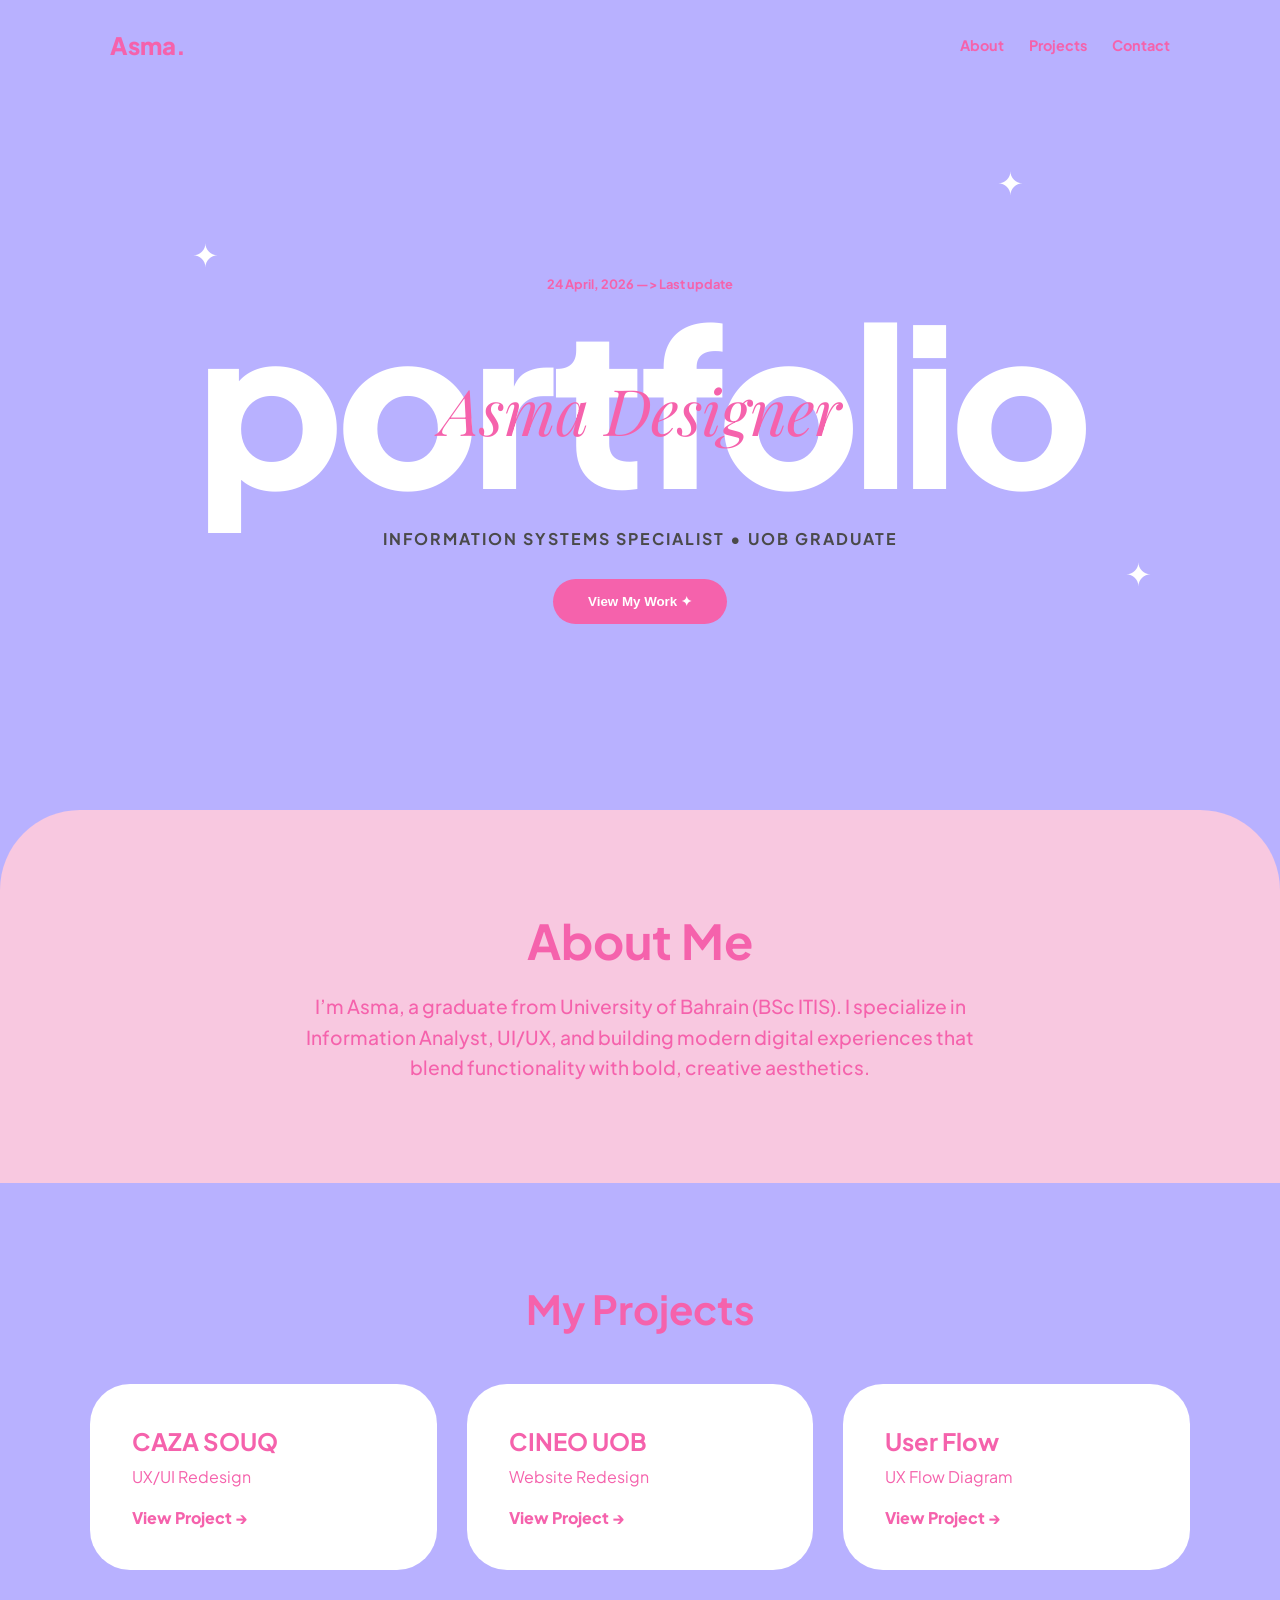
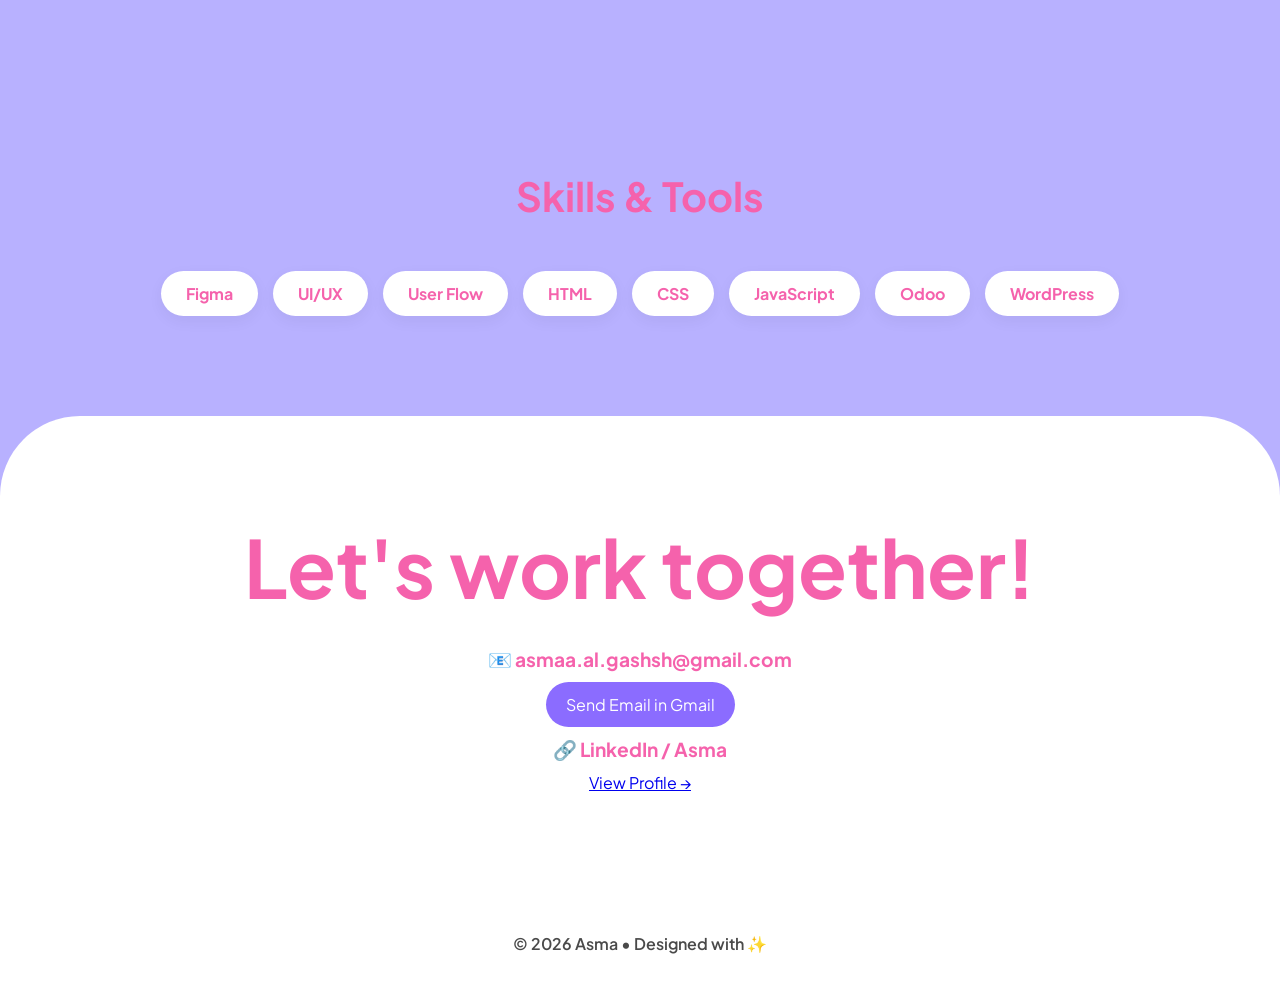
==== index.html @ 72685c7c "Add files via upload" ====
<!DOCTYPE html>
<html lang="en">
<head>
    <meta charset="UTF-8">
    <meta name="viewport" content="width=device-width, initial-scale=1.0">
    <title>Asma Portfolio | Creative Designer</title>
    <link rel="stylesheet" href="style.css">
    <link href="https://fonts.googleapis.com/css2?family=Plus+Jakarta+Sans:wght@400;700;800&family=Playfair+Display:ital,wght@1,700&display=swap" rel="stylesheet">
</head>
<body>

    <header class="navbar container">
        <h1>Asma.</h1>
        <nav>
            <a href="#about">About</a>
            <a href="#projects">Projects</a>
            <a href="#contact">Contact</a>
           
        </nav>
    </header>

    <section class="hero">
        <div class="hero-content">
            <span class="date-badge">24 April, 2026 —> Last update </span>
            <div class="title-wrapper">
                <h2 class="big-title">portfolio</h2>
                <span class="script-overlay">Asma Designer
                </span>
            </div>
            <p class="hero-subtitle">Information Systems Specialist • UOB Graduate</p>
            <button class="cta-button" onclick="scrollToProjects()">View My Work ✦</button>
        </div>
        
        <div class="sparkle s1">✦</div>
        <div class="sparkle s2">✦</div>
        <div class="sparkle s3">✦</div>
    </section>

    <section id="about" class="about-section">
        <div class="container">
            <div class="about-card">
                <h2>About Me</h2>
                <p>
                    I’m Asma, a graduate from University of Bahrain (BSc ITIS).
                    I specialize in Information Analyst, UI/UX, and building modern digital experiences 
                    that blend functionality with bold, creative aesthetics.
                </p>
            </div>
        </div>
    </section>

    <section id="projects" class="container section">
        <h2 class="section-title">My Projects</h2>
        <div class="projects-grid">
            <div class="project-card">
                <h3>CAZA SOUQ</h3>
                <p>UX/UI Redesign</p>
                <a href="https://www.figma.com/proto/Wwr1VtW3B9xrTz90kfcWW1/CAZA-SOUQ-redesign?node-id=1-1320&t=OIua04LFYJwiDX6g-1" target="_blank">View Project →</a>
            </div>

            <div class="project-card">
                <h3>CINEO UOB</h3>
                <p>Website Redesign</p>
                <a href="https://www.figma.com/design/tz0V0ktDkPzu4GMafvNUJJ/Untitled?node-id=2001-315&t=Y27DHrljo4WrWck2-1" target="_blank">View Project →</a>
            </div>

            <div class="project-card">
                <h3>User Flow</h3>
                <p>UX Flow Diagram</p>
                <a href="https://www.figma.com/board/vErBN0kjXexFkiyykTIXaf/Untitled?t=Y27DHrljo4WrWck2-1" target="_blank">View Project →</a>
            </div>
        </div>
    </section>

    <section class="container section">
        <h2 class="section-title">Skills & Tools</h2>
        <div class="skills-box">
            <span>Figma</span>
            <span>UI/UX</span>
            <span>User Flow</span>
            <span>HTML</span>
            <span>CSS</span>
            <span>JavaScript</span>
            <span>Odoo</span>
            <span>WordPress</span>
        </div>
    </section>

    <section id="contact" class="contact-footer">
        <div class="container">
            <h2>Let's work together!</h2>
            <div class="contact-info">
                <p>📧 asmaa.al.gashsh@gmail.com</p>
                <a  class="email-btn" href="https://mail.google.com/mail/?view=cm&to=asmaa.al.gashsh@gmail.com" target="_blank">
                      Send Email in Gmail
                    </a>
                <p>🔗 LinkedIn / Asma </p>
                <a href="https://www.linkedin.com/in/asma-al-gashash-516762349/" target="_blank">View Profile →</a>
                
                
            </div>
        </div>
    </section>

    <footer>
        <p>© 2026 Asma • Designed with ✨</p>
    </footer>

    <script src="script.js"></script>
</body>
</html>
---- style.css ----
:root {
    --lavender: #b8b1ff;
    --peach: #ffd6ba;
    --white: #ffffff;
    --dark: #f562ac;
    --text-gray: #4a4a4a;
    --transition: all 0.4s cubic-bezier(0.175, 0.885, 0.32, 1.275);
}

* {
    margin: 0;
    padding: 0;
    box-sizing: border-box;
}

body {
    font-family: 'Plus Jakarta Sans', sans-serif;
    background-color: var(--lavender);
    color: var(--dark);
    overflow-x: hidden;
}

.container {
    max-width: 1100px;
    margin: auto;
    padding: 0 20px;
}

/* Navbar */
.navbar {
    display: flex;
    justify-content: space-between;
    align-items: center;
    padding: 30px 20px;
}

.navbar h1 { font-weight: 800; font-size: 1.5rem; }

.navbar nav { display: flex; align-items: center; gap: 25px; }

.navbar nav a {
    text-decoration: none;
    color: var(--dark);
    font-weight: 700;
    font-size: 0.9rem;
}

.mini-btn {
    background: none;
    border: 1px solid var(--dark);
    border-radius: 50%;
    cursor: pointer;
    padding: 5px;
}

/* Hero Section */
.hero {
    height: 80vh;
    display: flex;
    flex-direction: column;
    justify-content: center;
    align-items: center;
    text-align: center;
    position: relative;
}

.date-badge {
    font-weight: 700;
    font-size: 0.8rem;
    margin-bottom: 20px;
    display: block;
}

.title-wrapper {
    position: relative;
    margin: 20px 0;
}

.big-title {
    font-size: clamp(80px, 18vw, 220px);
    font-weight: 800;
    color: var(--white);
    line-height: 0.8;
    letter-spacing: -8px;
    text-transform: lowercase;
}

.script-overlay {
    font-family: 'Playfair Display', serif;
    font-style: italic;
    font-size: clamp(30px, 5vw, 70px);
    color: var(--dark);
    position: absolute;
    top: 55%;
    left: 50%;
    transform: translate(-50%, -50%);
    white-space: nowrap;
}

.hero-subtitle {
    font-weight: 700;
    text-transform: uppercase;
    letter-spacing: 2px;
    margin-top: 40px;
    color: var(--text-gray);
}

.cta-button {
    margin-top: 30px;
    padding: 15px 35px;
    background: var(--dark);
    color: white;
    border: none;
    border-radius: 50px;
    font-weight: 700;
    cursor: pointer;
    transition: var(--transition);
}

.cta-button:hover { transform: scale(1.1); }

/* About Section */
.about-section {
    background-color: #f8c8e0;
    padding: 100px 0;
    border-radius: 80px 80px 0 0;
}

.about-card {
    max-width: 700px;
    margin: auto;
    text-align: center;
}

.about-card h2 { font-size: 3rem; margin-bottom: 20px; }

.about-card p { font-size: 1.2rem; line-height: 1.6; font-weight: 500; }

/* Projects */
.section { padding: 100px 0; }
.section-title { font-size: 2.5rem; margin-bottom: 50px; text-align: center; }

.projects-grid {
    display: grid;
    grid-template-columns: repeat(auto-fit, minmax(300px, 1fr));
    gap: 30px;
}

.project-card {
    background: var(--white);
    padding: 40px;
    border-radius: 40px;
    transition: var(--transition);
    border: 2px solid transparent;
}

.project-card:hover {
    transform: translateY(-15px) rotate(2deg);
    border-color: var(--dark);
}

.project-card h3 { font-size: 1.5rem; margin-bottom: 10px; }

.project-card a {
    text-decoration: none;
    color: var(--dark);
    font-weight: 800;
    margin-top: 20px;
    display: inline-block;
}

/* Skills */
.skills-box {
    display: flex;
    flex-wrap: wrap;
    gap: 15px;
    justify-content: center;
}

.skills-box span {
    background: var(--white);
    padding: 12px 25px;
    border-radius: 50px;
    font-weight: 700;
    box-shadow: 0 5px 15px rgba(0,0,0,0.05);
}
.email-btn {
  display: inline-block;
  padding: 12px 20px;
  background: #8b6cff;
  color: white;
  border-radius: 25px;
  text-decoration: none;
  transition: 0.3s;
}


.email-btn:hover {
  transform: scale(1.05);
}

/* Contact & Footer */
.contact-footer {
    text-align: center;
    padding: 100px 0;
    background: var(--white);
    border-radius: 80px 80px 0 0;
}

.contact-footer h2 { font-size: clamp(40px, 8vw, 80px); margin-bottom: 30px; }

.contact-info p { font-size: 1.2rem; font-weight: 700; margin: 10px 0; }

footer {
    text-align: center;
    padding: 40px;
    background: var(--white);
    font-weight: 600;
    color: var(--text-gray);
}

/* Sparkle Elements */
.sparkle {
    position: absolute;
    color: var(--white);
    font-size: 2rem;
    animation: twinkle 3s infinite;
}
.s1 { top: 20%; left: 15%; }
.s2 { top: 10%; right: 20%; animation-delay: 1s; }
.s3 { bottom: 30%; right: 10%; animation-delay: 2s; }

@keyframes twinkle {
    0%, 100% { opacity: 0.3; transform: scale(1); }
    50% { opacity: 1; transform: scale(1.5); }
}
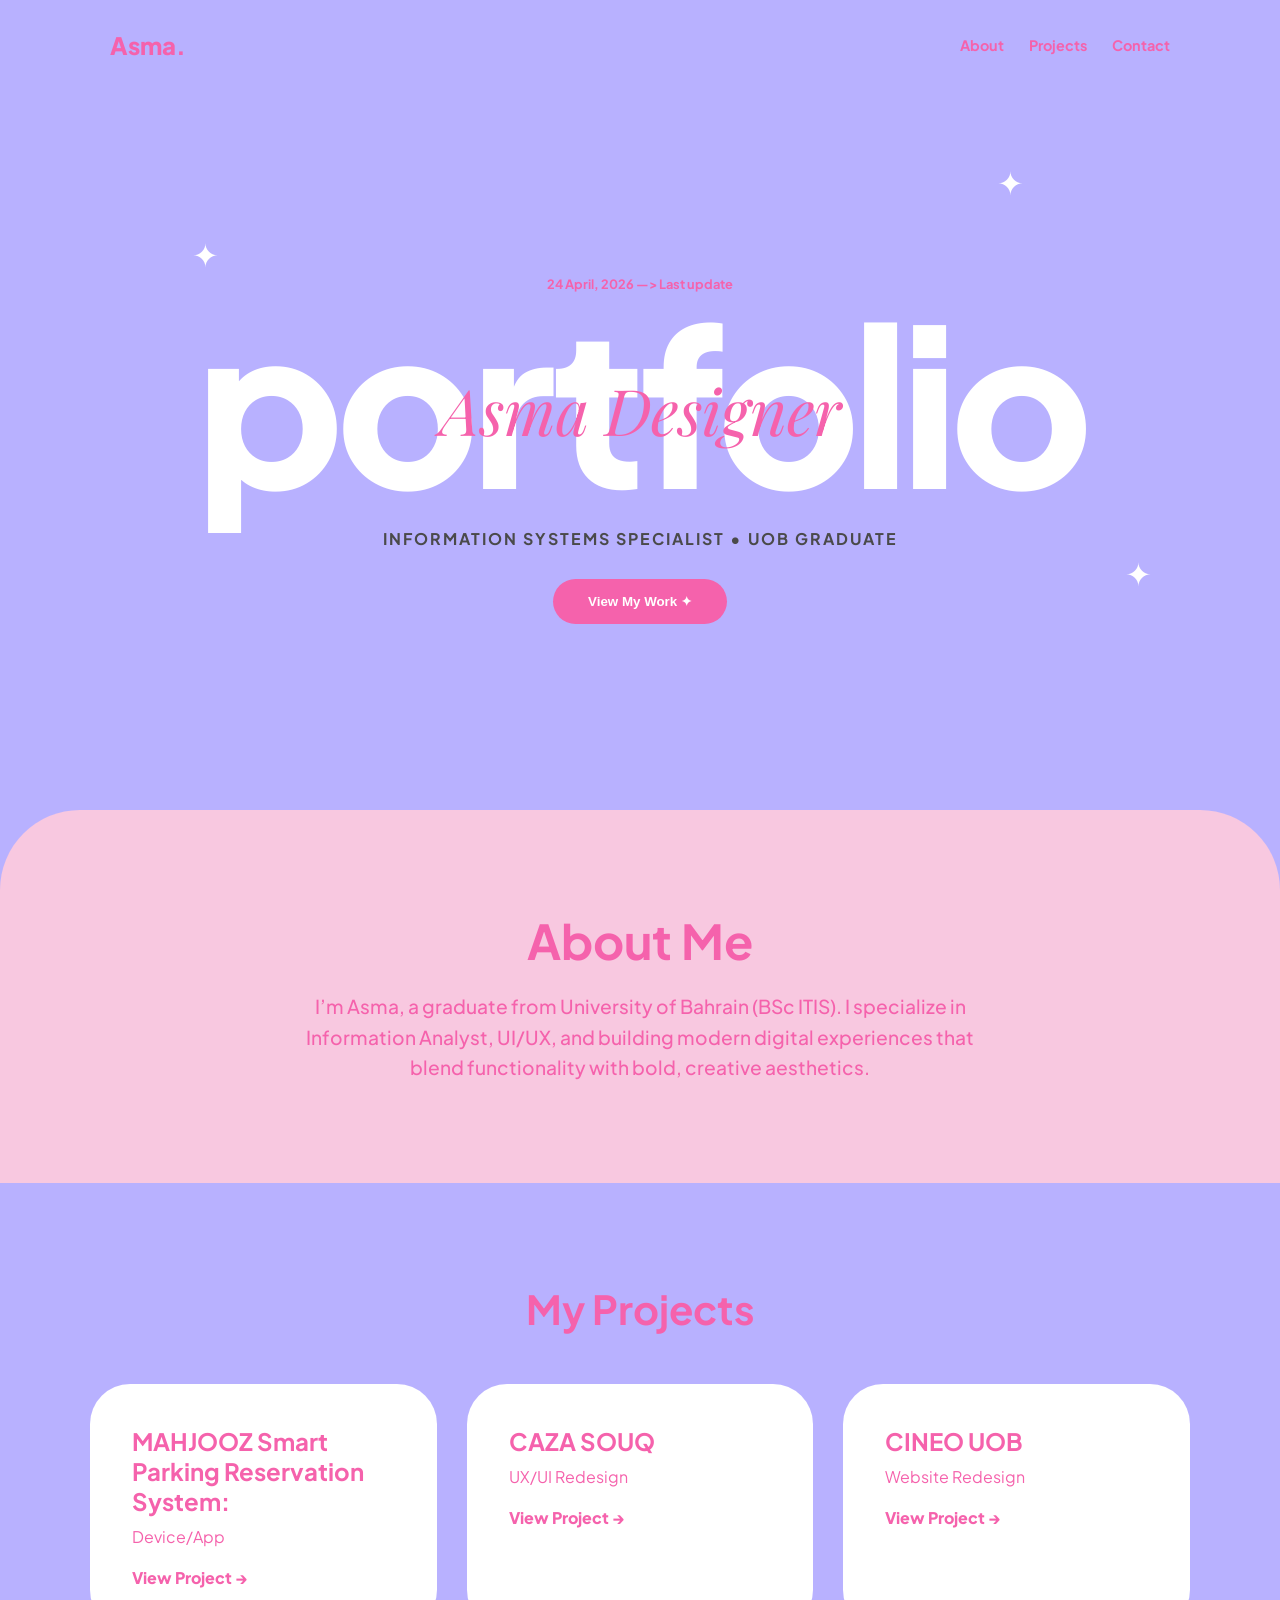
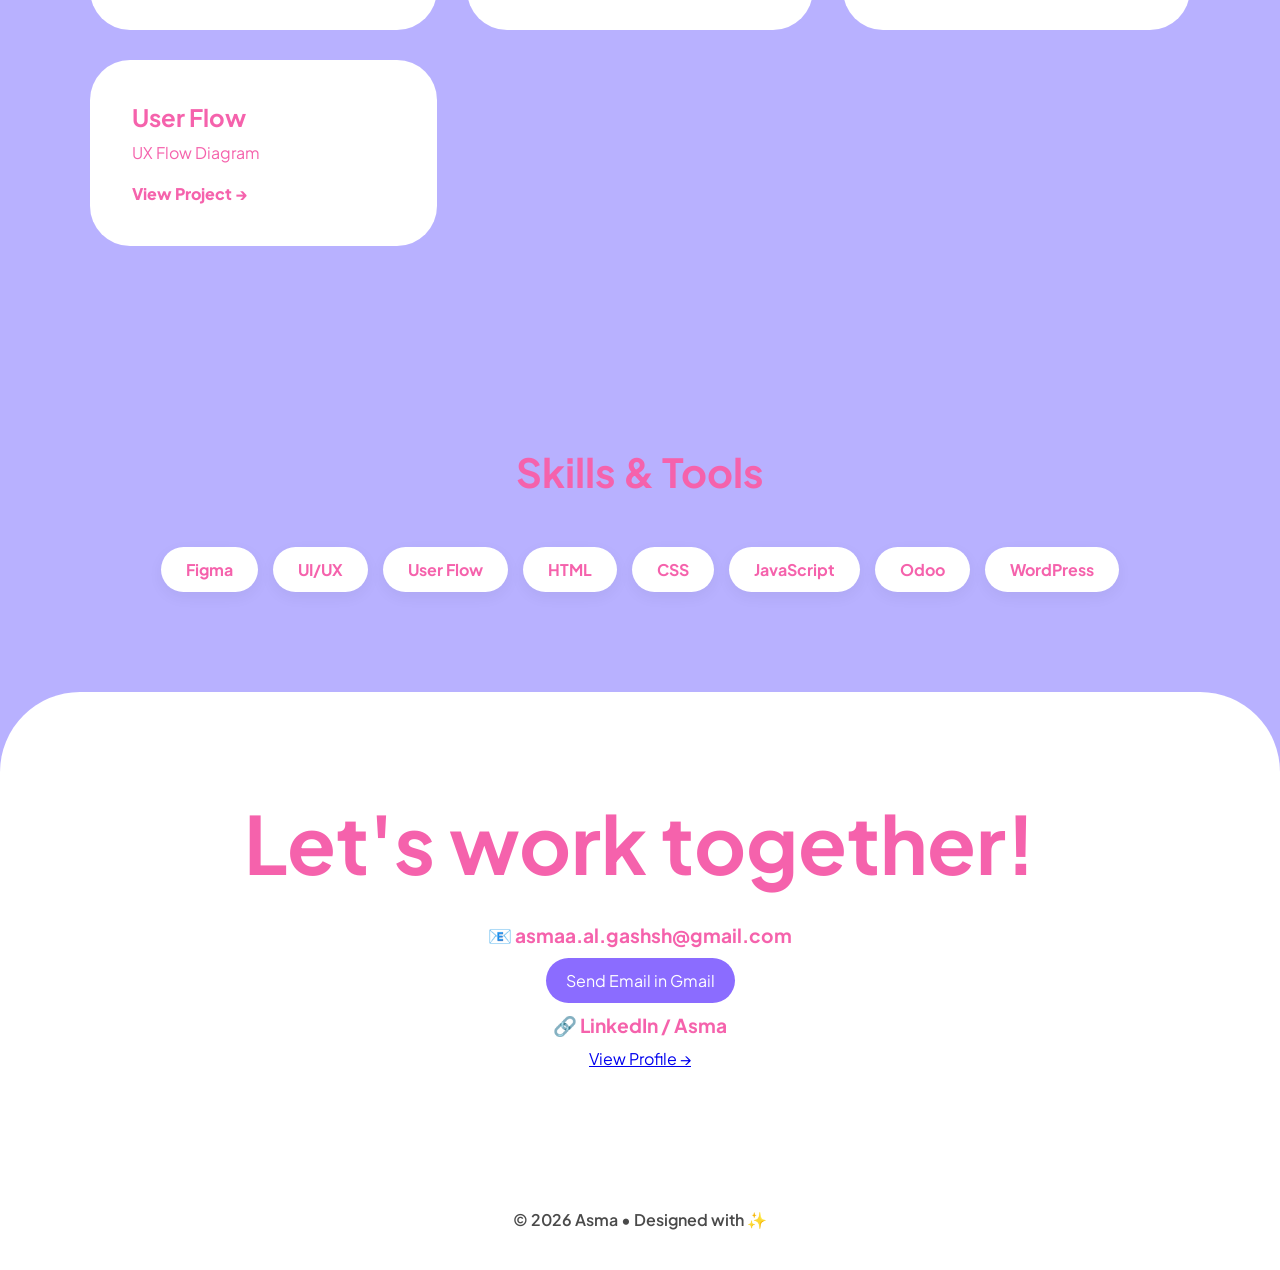
==== commit e2c1be41: "index.html" ====
--- a/index.html
+++ b/index.html
@@ -52,6 +52,11 @@
     <section id="projects" class="container section">
         <h2 class="section-title">My Projects</h2>
         <div class="projects-grid">
+            <div class="project-card">
+                <h3>MAHJOOZ Smart Parking Reservation System:</h3>
+                <p>Device/App</p>
+                <a href="index1.html" target="_blank">View Project →</a>
+            </div>
             <div class="project-card">
                 <h3>CAZA SOUQ</h3>
                 <p>UX/UI Redesign</p>
@@ -108,4 +113,4 @@
 
     <script src="script.js"></script>
 </body>
-</html>+</html>
